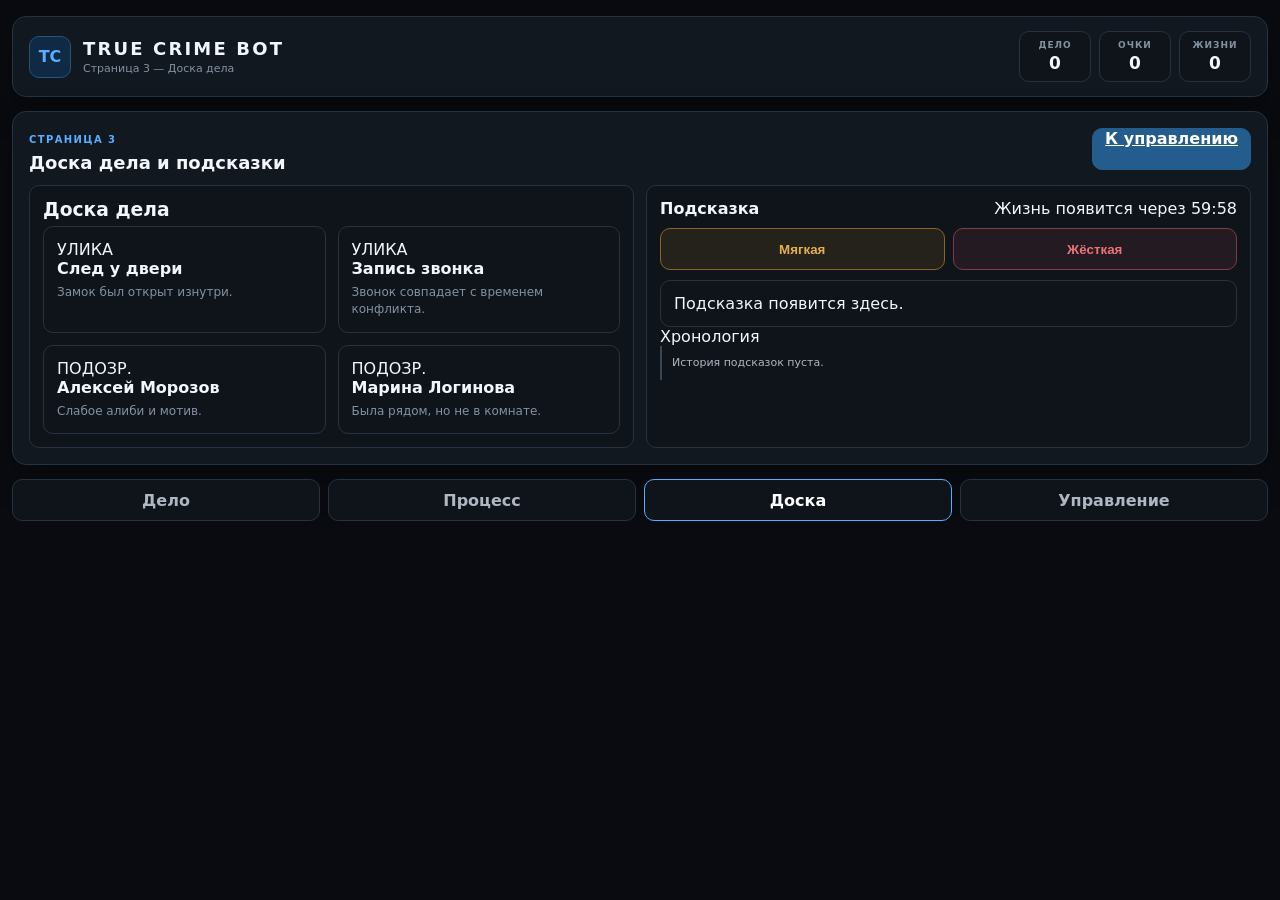
==== board.html @ d28e9b73 "Rename board html to board.html" ====
<!DOCTYPE html>
<html lang="ru">
<head>
  <meta charset="UTF-8">
  <meta name="viewport" content="width=device-width, initial-scale=1.0">
  <title>True Crime Bot — Доска</title>
  <link rel="stylesheet" href="./style.css">
</head>
<body>
  <div class="page-shell">
    <header class="topbar">
      <div class="brand">
        <div class="brand-logo">TC</div>
        <div>
          <h1>TRUE CRIME BOT</h1>
          <p>Страница 3 — Доска дела</p>
        </div>
      </div>
      <div class="stats">
        <div class="stat"><span>ДЕЛО</span><strong data-ui-chapter>1</strong></div>
        <div class="stat"><span>ОЧКИ</span><strong data-ui-points>20</strong></div>
        <div class="stat"><span>ЖИЗНИ</span><strong data-ui-lives>0</strong></div>
      </div>
    </header>

    <main class="panel">
      <div class="page-head">
        <div><span>СТРАНИЦА 3</span><h2>Доска дела и подсказки</h2></div>
        <a class="btn btn-primary" href="./control.html">К управлению</a>
      </div>

      <div class="grid-2">
        <div class="card">
          <h3>Доска дела</h3>
          <div class="grid-2">
            <div class="card"><span>УЛИКА</span><h4>След у двери</h4><p>Замок был открыт изнутри.</p></div>
            <div class="card"><span>УЛИКА</span><h4>Запись звонка</h4><p>Звонок совпадает с временем конфликта.</p></div>
            <div class="card"><span>ПОДОЗР.</span><h4>Алексей Морозов</h4><p>Слабое алиби и мотив.</p></div>
            <div class="card"><span>ПОДОЗР.</span><h4>Марина Логинова</h4><p>Была рядом, но не в комнате.</p></div>
          </div>
        </div>

        <div class="card">
          <div style="display:flex;justify-content:space-between;gap:10px;align-items:center">
            <strong>Подсказка</strong>
            <span data-life-text>Жизнь даётся раз в час.</span>
          </div>
          <div style="display:grid;grid-template-columns:1fr 1fr;gap:8px;margin:10px 0">
            <button class="btn btn-soft" data-action="softHint" type="button">Мягкая</button>
            <button class="btn btn-hard" data-action="hardHint" type="button">Жёсткая</button>
          </div>
          <div id="hintBox" class="card">Подсказка появится здесь.</div>
          <div class="history-title">Хронология</div>
          <div class="history" data-hint-history></div>
        </div>
      </div>
    </main>

    <nav class="footer-nav">
      <a href="./index.html">Дело</a>
      <a href="./case.html">Процесс</a>
      <a class="active" href="./board.html">Доска</a>
      <a href="./control.html">Управление</a>
    </nav>
  </div>

  <script src="./data.js"></script>
  <script src="./app.js"></script>
</body>
</html>
---- style.css ----
*{box-sizing:border-box}
body{margin:0;min-width:320px;background:#090b10;color:#f3f6fa;font-family:Inter,system-ui,sans-serif}
.page-shell{width:min(1400px,calc(100% - 24px));margin:0 auto;padding:16px 0 18px}
.topbar{display:flex;justify-content:space-between;align-items:center;gap:14px;padding:14px 16px;margin-bottom:14px;border:1px solid #263241;border-radius:14px;background:#121820;box-shadow:0 14px 35px rgba(0,0,0,.25)}
.brand{display:flex;align-items:center;gap:12px}
.brand-logo{width:42px;height:42px;display:grid;place-items:center;border-radius:10px;border:1px solid #24557d;background:#102944;color:#5aadff;font-weight:900}
.brand h1{margin:0 0 3px;font-size:18px;letter-spacing:.12em}
.brand p{margin:0;color:#8391a1;font-size:11px}
.stats{display:flex;gap:8px;flex-wrap:wrap}
.stat{min-width:72px;padding:8px 10px;border:1px solid #273240;border-radius:10px;background:#0f141b;text-align:center}
.stat span{display:block;color:#8391a1;font-size:9px;font-weight:800;letter-spacing:.11em;margin-bottom:3px}
.stat strong{font-size:17px}
.panel{padding:16px;border:1px solid #273240;border-radius:14px;background:#121820;box-shadow:0 14px 35px rgba(0,0,0,.25)}
.page-head{display:flex;justify-content:space-between;align-items:flex-start;margin-bottom:12px}
.page-head span{color:#5aadff;font-size:10px;font-weight:900;letter-spacing:.14em}
.page-head h2{margin:5px 0 0;font-size:18px}
.grid-3,.grid-2{display:grid;gap:12px}
.grid-3{grid-template-columns:repeat(3,1fr)}
.grid-2{grid-template-columns:repeat(2,1fr)}
.card{padding:13px;border:1px solid #273240;border-radius:10px;background:#0f141b}
.card h3,.card h4{margin:0 0 6px}
.card p{margin:0;color:#8391a1;font-size:12px;line-height:1.45}
.btn{cursor:pointer;border-radius:10px;border:1px solid #273240;background:#0f141b;color:#fff;min-height:42px;padding:0 12px;font-weight:800}
.btn-primary{background:#245c8d;border-color:#245c8d}
.btn-danger{border-color:#823b42;background:rgba(130,59,66,.18);color:#ec7379}
.btn-soft{border-color:#89651e;background:rgba(137,101,30,.18);color:#e5b04a}
.btn-hard{border-color:#823b42;background:rgba(130,59,66,.18);color:#ec7379}
.bar{height:8px;border-radius:20px;background:rgba(0,0,0,.38);overflow:hidden}
.fill{height:100%;width:0;background:linear-gradient(90deg,#5aadff,#a98af4);transition:width .25s ease}
.message{margin-top:10px;padding:10px 12px;border:1px solid #273240;border-radius:10px;background:#0f141b;color:#8391a1;min-height:42px}
.history{display:grid;gap:7px;max-height:180px;overflow:auto}
.history-item{padding:9px 10px;border-left:2px solid #364657;border-radius:0 6px 6px 0;background:#0f141b;color:#aeb7c2;font-size:11px;line-height:1.45}
.footer-nav{display:grid;grid-template-columns:repeat(4,1fr);gap:8px;margin-top:14px}
.footer-nav a{display:grid;place-items:center;min-height:42px;border:1px solid #273240;border-radius:10px;background:#0f141b;color:#aeb7c2;text-decoration:none;font-weight:800}
.footer-nav a.active{border-color:#5aadff;color:#fff}
.suspect.selected{border-color:#5aadff}
@media (max-width:900px){.grid-3,.grid-2,.footer-nav{grid-template-columns:1fr 1fr}}
@media (max-width:640px){.topbar{flex-direction:column;align-items:flex-start}.grid-3,.grid-2,.footer-nav{grid-template-columns:1fr}}
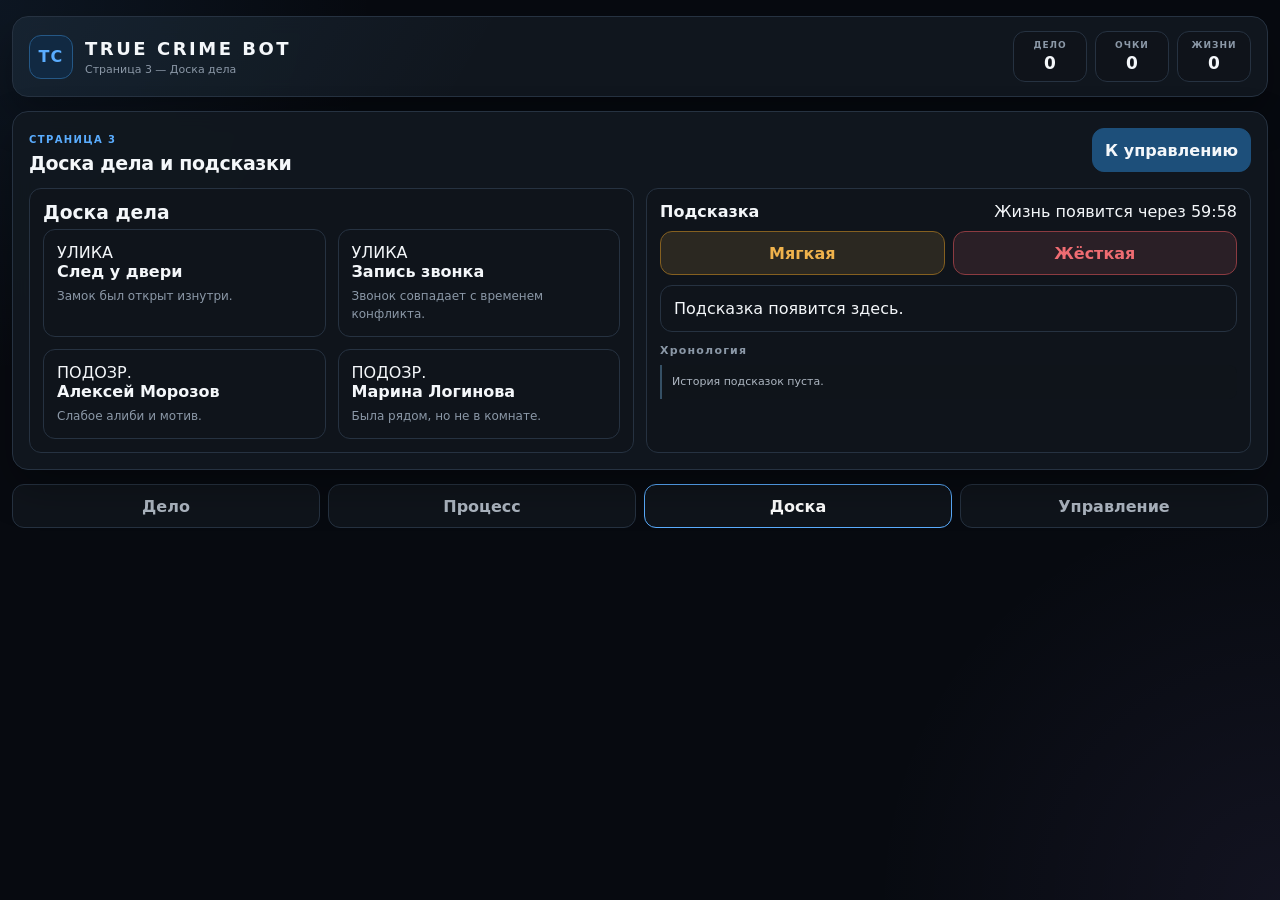
==== commit 94d74c95: "Update board.html" ====
--- a/board.html
+++ b/board.html
@@ -16,6 +16,7 @@
           <p>Страница 3 — Доска дела</p>
         </div>
       </div>
+
       <div class="stats">
         <div class="stat"><span>ДЕЛО</span><strong data-ui-chapter>1</strong></div>
         <div class="stat"><span>ОЧКИ</span><strong data-ui-points>20</strong></div>
@@ -25,8 +26,11 @@
 
     <main class="panel">
       <div class="page-head">
-        <div><span>СТРАНИЦА 3</span><h2>Доска дела и подсказки</h2></div>
-        <a class="btn btn-primary" href="./control.html">К управлению</a>
+        <div>
+          <span>СТРАНИЦА 3</span>
+          <h2>Доска дела и подсказки</h2>
+        </div>
+        <button class="btn btn-primary" data-nav="./control.html">К управлению</button>
       </div>
 
       <div class="grid-2">
@@ -45,11 +49,14 @@
             <strong>Подсказка</strong>
             <span data-life-text>Жизнь даётся раз в час.</span>
           </div>
+
           <div style="display:grid;grid-template-columns:1fr 1fr;gap:8px;margin:10px 0">
             <button class="btn btn-soft" data-action="softHint" type="button">Мягкая</button>
             <button class="btn btn-hard" data-action="hardHint" type="button">Жёсткая</button>
           </div>
+
           <div id="hintBox" class="card">Подсказка появится здесь.</div>
+
           <div class="history-title">Хронология</div>
           <div class="history" data-hint-history></div>
         </div>
@@ -65,6 +72,7 @@
   </div>
 
   <script src="./data.js"></script>
+  <script src="./ai_engine.js"></script>
   <script src="./app.js"></script>
 </body>
 </html>
--- a/style.css
+++ b/style.css
@@ -1,38 +1,239 @@
+:root{
+  --bg:#070a10;
+  --panel:rgba(18,24,32,.92);
+  --panel2:#0f141b;
+  --line:#263241;
+  --line2:#355065;
+  --text:#f4f7fa;
+  --muted:#8b98a7;
+  --blue:#5aadff;
+  --green:#56d68b;
+  --purple:#ab8bff;
+  --gold:#f0b34c;
+  --red:#ef6c72;
+  --shadow:0 18px 42px rgba(0,0,0,.28);
+  --radius:16px;
+}
+
 *{box-sizing:border-box}
-body{margin:0;min-width:320px;background:#090b10;color:#f3f6fa;font-family:Inter,system-ui,sans-serif}
-.page-shell{width:min(1400px,calc(100% - 24px));margin:0 auto;padding:16px 0 18px}
-.topbar{display:flex;justify-content:space-between;align-items:center;gap:14px;padding:14px 16px;margin-bottom:14px;border:1px solid #263241;border-radius:14px;background:#121820;box-shadow:0 14px 35px rgba(0,0,0,.25)}
+html,body{min-width:320px;min-height:100%}
+body{
+  margin:0;
+  background:
+    radial-gradient(circle at 0% 0%, rgba(90,173,255,.08), transparent 24%),
+    radial-gradient(circle at 100% 100%, rgba(171,139,255,.07), transparent 26%),
+    var(--bg);
+  color:var(--text);
+  font-family:Inter,system-ui,-apple-system,BlinkMacSystemFont,"Segoe UI",Arial,sans-serif;
+}
+
+button,input{font:inherit}
+button{border:0}
+button:focus-visible,input:focus-visible{outline:2px solid var(--blue);outline-offset:2px}
+
+.page-shell{
+  width:min(1460px,calc(100% - 24px));
+  margin:0 auto;
+  padding:16px 0 20px;
+}
+
+.topbar{
+  display:flex;
+  justify-content:space-between;
+  align-items:center;
+  gap:16px;
+  padding:14px 16px;
+  border:1px solid var(--line);
+  border-radius:var(--radius);
+  background:linear-gradient(120deg, rgba(90,173,255,.08), transparent 38%), var(--panel);
+  box-shadow:var(--shadow);
+  margin-bottom:14px;
+  backdrop-filter:blur(10px);
+}
+
 .brand{display:flex;align-items:center;gap:12px}
-.brand-logo{width:42px;height:42px;display:grid;place-items:center;border-radius:10px;border:1px solid #24557d;background:#102944;color:#5aadff;font-weight:900}
-.brand h1{margin:0 0 3px;font-size:18px;letter-spacing:.12em}
-.brand p{margin:0;color:#8391a1;font-size:11px}
+.brand-logo{
+  width:44px;height:44px;
+  display:grid;place-items:center;
+  border-radius:12px;
+  border:1px solid #255886;
+  background:#112942;
+  color:var(--blue);
+  font-weight:900;
+  letter-spacing:.08em;
+}
+.brand h1{margin:0 0 4px;font-size:18px;letter-spacing:.14em}
+.brand p{margin:0;color:var(--muted);font-size:11px}
+
 .stats{display:flex;gap:8px;flex-wrap:wrap}
-.stat{min-width:72px;padding:8px 10px;border:1px solid #273240;border-radius:10px;background:#0f141b;text-align:center}
-.stat span{display:block;color:#8391a1;font-size:9px;font-weight:800;letter-spacing:.11em;margin-bottom:3px}
+.stat{
+  min-width:74px;
+  padding:8px 10px;
+  border:1px solid var(--line);
+  border-radius:12px;
+  background:rgba(15,20,27,.95);
+  text-align:center;
+}
+.stat span{
+  display:block;
+  margin-bottom:3px;
+  color:var(--muted);
+  font-size:9px;
+  font-weight:800;
+  letter-spacing:.11em;
+}
 .stat strong{font-size:17px}
-.panel{padding:16px;border:1px solid #273240;border-radius:14px;background:#121820;box-shadow:0 14px 35px rgba(0,0,0,.25)}
-.page-head{display:flex;justify-content:space-between;align-items:flex-start;margin-bottom:12px}
-.page-head span{color:#5aadff;font-size:10px;font-weight:900;letter-spacing:.14em}
-.page-head h2{margin:5px 0 0;font-size:18px}
+
+.panel{
+  padding:16px;
+  border:1px solid var(--line);
+  border-radius:var(--radius);
+  background:var(--panel);
+  box-shadow:var(--shadow);
+  backdrop-filter:blur(10px);
+}
+
+.page-head{
+  display:flex;
+  justify-content:space-between;
+  align-items:flex-start;
+  gap:12px;
+  margin-bottom:14px;
+}
+.page-head span{
+  color:var(--blue);
+  font-size:10px;
+  font-weight:900;
+  letter-spacing:.14em;
+}
+.page-head h2{
+  margin:5px 0 0;
+  font-size:19px;
+  letter-spacing:-.02em;
+}
+
 .grid-3,.grid-2{display:grid;gap:12px}
 .grid-3{grid-template-columns:repeat(3,1fr)}
 .grid-2{grid-template-columns:repeat(2,1fr)}
-.card{padding:13px;border:1px solid #273240;border-radius:10px;background:#0f141b}
+
+.card{
+  padding:13px;
+  border:1px solid var(--line);
+  border-radius:12px;
+  background:var(--panel2);
+}
+
 .card h3,.card h4{margin:0 0 6px}
-.card p{margin:0;color:#8391a1;font-size:12px;line-height:1.45}
-.btn{cursor:pointer;border-radius:10px;border:1px solid #273240;background:#0f141b;color:#fff;min-height:42px;padding:0 12px;font-weight:800}
-.btn-primary{background:#245c8d;border-color:#245c8d}
-.btn-danger{border-color:#823b42;background:rgba(130,59,66,.18);color:#ec7379}
-.btn-soft{border-color:#89651e;background:rgba(137,101,30,.18);color:#e5b04a}
-.btn-hard{border-color:#823b42;background:rgba(130,59,66,.18);color:#ec7379}
-.bar{height:8px;border-radius:20px;background:rgba(0,0,0,.38);overflow:hidden}
-.fill{height:100%;width:0;background:linear-gradient(90deg,#5aadff,#a98af4);transition:width .25s ease}
-.message{margin-top:10px;padding:10px 12px;border:1px solid #273240;border-radius:10px;background:#0f141b;color:#8391a1;min-height:42px}
-.history{display:grid;gap:7px;max-height:180px;overflow:auto}
-.history-item{padding:9px 10px;border-left:2px solid #364657;border-radius:0 6px 6px 0;background:#0f141b;color:#aeb7c2;font-size:11px;line-height:1.45}
-.footer-nav{display:grid;grid-template-columns:repeat(4,1fr);gap:8px;margin-top:14px}
-.footer-nav a{display:grid;place-items:center;min-height:42px;border:1px solid #273240;border-radius:10px;background:#0f141b;color:#aeb7c2;text-decoration:none;font-weight:800}
-.footer-nav a.active{border-color:#5aadff;color:#fff}
-.suspect.selected{border-color:#5aadff}
-@media (max-width:900px){.grid-3,.grid-2,.footer-nav{grid-template-columns:1fr 1fr}}
-@media (max-width:640px){.topbar{flex-direction:column;align-items:flex-start}.grid-3,.grid-2,.footer-nav{grid-template-columns:1fr}}
+.card p{
+  margin:0;
+  color:var(--muted);
+  font-size:12px;
+  line-height:1.5;
+}
+
+.btn{
+  cursor:pointer;
+  border-radius:12px;
+  border:1px solid var(--line);
+  background:var(--panel2);
+  color:var(--text);
+  min-height:44px;
+  padding:10px 12px;
+  font-weight:800;
+  transition:transform .18s ease, border-color .18s ease, background .18s ease, opacity .18s ease;
+}
+.btn:hover{transform:translateY(-1px);border-color:var(--line2)}
+.btn-primary{background:#1d4f7a;border-color:#1d4f7a}
+.btn-primary:hover{background:#256090}
+.btn-danger{border-color:#8c3b41;background:rgba(239,108,114,.12);color:var(--red)}
+.btn-soft{border-color:#856020;background:rgba(240,179,76,.12);color:var(--gold)}
+.btn-hard{border-color:#8c3b41;background:rgba(239,108,114,.12);color:var(--red)}
+.suspect.selected{border-color:var(--blue);box-shadow:0 0 0 1px rgba(90,173,255,.15), 0 0 18px rgba(90,173,255,.08)}
+
+.bar{
+  height:9px;
+  border-radius:999px;
+  background:rgba(0,0,0,.4);
+  overflow:hidden;
+}
+.fill{
+  height:100%;
+  width:0;
+  background:linear-gradient(90deg,var(--blue),var(--purple));
+  transition:width .25s ease;
+}
+
+.message{
+  margin-top:12px;
+  padding:11px 12px;
+  border:1px solid var(--line);
+  border-radius:12px;
+  background:var(--panel2);
+  color:var(--muted);
+  min-height:44px;
+}
+.history-title{
+  margin:12px 0 8px;
+  color:var(--muted);
+  font-size:11px;
+  font-weight:800;
+  letter-spacing:.11em;
+}
+.history{
+  display:grid;
+  gap:7px;
+  max-height:180px;
+  overflow:auto;
+}
+.history-item{
+  padding:9px 10px;
+  border-left:2px solid var(--line2);
+  border-radius:0 8px 8px 0;
+  background:rgba(15,20,27,.96);
+  color:#aeb7c2;
+  font-size:11px;
+  line-height:1.45;
+}
+
+.footer-nav{
+  display:grid;
+  grid-template-columns:repeat(4,1fr);
+  gap:8px;
+  margin-top:14px;
+}
+.footer-nav a{
+  display:grid;
+  place-items:center;
+  min-height:44px;
+  border:1px solid var(--line);
+  border-radius:12px;
+  background:var(--panel2);
+  color:#aeb7c2;
+  text-decoration:none;
+  font-weight:800;
+  transition:transform .18s ease, border-color .18s ease, color .18s ease;
+}
+.footer-nav a:hover{transform:translateY(-1px);border-color:var(--line2)}
+.footer-nav a.active{border-color:var(--blue);color:#fff}
+
+small{color:var(--muted);font-weight:700}
+label{display:block;margin-bottom:8px;color:var(--muted);font-size:11px;font-weight:800;letter-spacing:.11em}
+
+input[type="number"]{
+  width:100%;
+  padding:10px 12px;
+  border:1px solid var(--line);
+  border-radius:12px;
+  background:var(--panel2);
+  color:var(--text);
+}
+
+@media (max-width:1080px){
+  .grid-3,.grid-2{grid-template-columns:1fr 1fr}
+}
+@media (max-width:760px){
+  .topbar{flex-direction:column;align-items:flex-start}
+  .stats{width:100%}
+  .stat{flex:1 1 calc(50% - 8px)}
+  .grid-3,.grid-2,.footer-nav{grid-template-columns:1fr}
+}
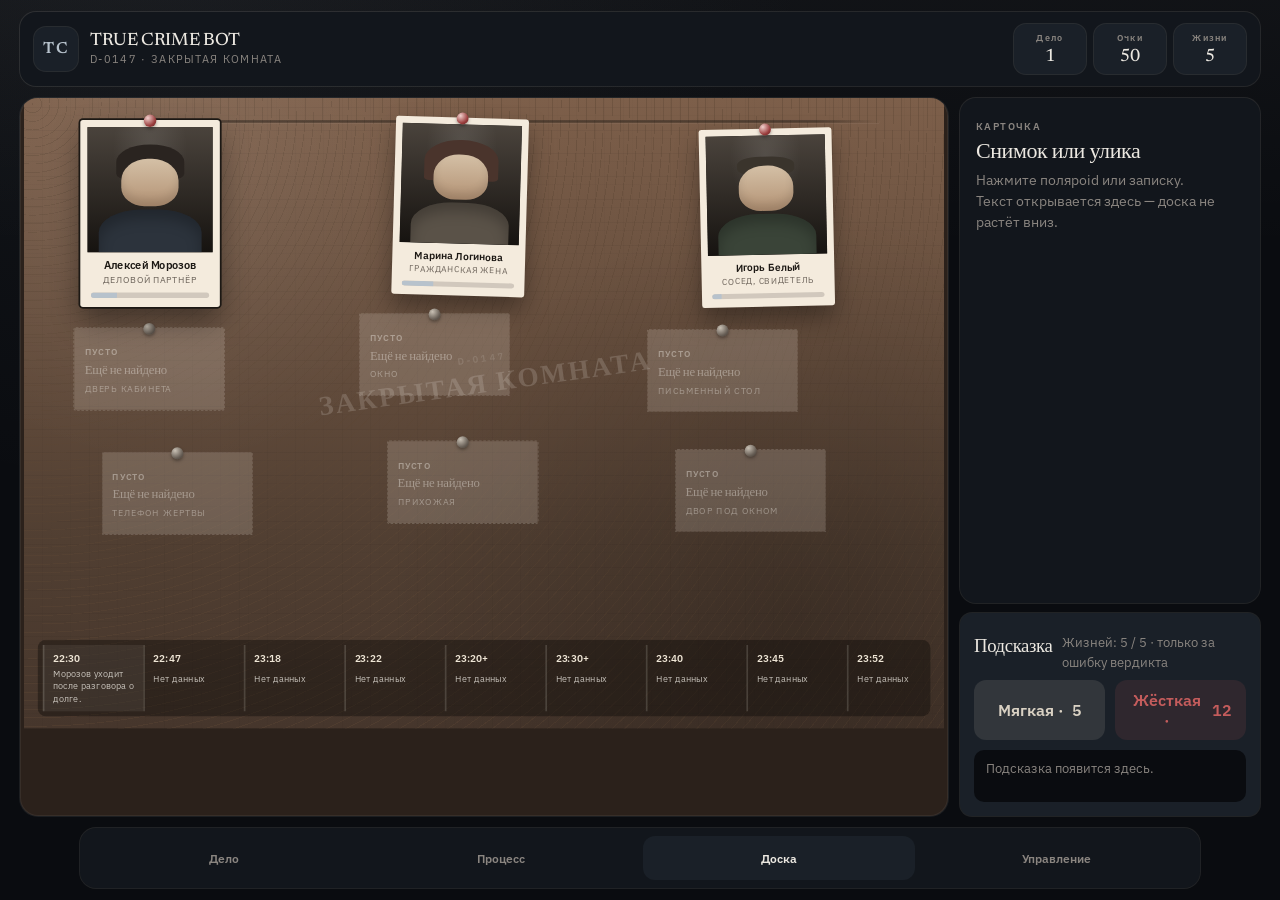
==== commit f84fe8d5: "Add files via upload" ====
--- a/board.html
+++ b/board.html
@@ -2,65 +2,60 @@
 <html lang="ru">
 <head>
   <meta charset="UTF-8">
-  <meta name="viewport" content="width=device-width, initial-scale=1.0">
+  <meta name="viewport" content="width=device-width, initial-scale=1, viewport-fit=cover">
   <title>True Crime Bot — Доска</title>
+  <link rel="preconnect" href="https://fonts.googleapis.com">
+  <link rel="preconnect" href="https://fonts.gstatic.com" crossorigin>
+  <link href="https://fonts.googleapis.com/css2?family=IBM+Plex+Sans:wght@400;500;600&family=Newsreader:opsz,wght@6..72,500;6..72,600&display=swap" rel="stylesheet">
   <link rel="stylesheet" href="./style.css">
 </head>
-<body>
-  <div class="page-shell">
+<body class="is-board">
+  <div class="page-shell board-shell">
     <header class="topbar">
       <div class="brand">
         <div class="brand-logo">TC</div>
         <div>
           <h1>TRUE CRIME BOT</h1>
-          <p>Страница 3 — Доска дела</p>
+          <p data-ui-case-label>Страница 3 — доска</p>
+        </div>
+      </div>
+      <div class="stats">
+        <div class="stat"><span>Дело</span><strong data-ui-chapter>1</strong></div>
+        <div class="stat"><span>Очки</span><strong class="tabular" data-ui-points>50</strong></div>
+        <div class="stat"><span>Жизни</span><strong class="tabular" data-ui-lives>5</strong></div>
+      </div>
+    </header>
+
+    <div class="banner" data-closed-banner hidden></div>
+
+    <main class="board-workspace">
+      <div class="cork-stage" id="corkStage">
+        <div class="cork-sizer" id="corkSizer">
+          <div class="cork" id="cork">
+            <div class="cork-wire" aria-hidden="true"></div>
+            <div class="cork-stamp" data-cork-stamp></div>
+            <svg class="cork-yarn" id="boardYarn" aria-hidden="true"></svg>
+            <div id="boardSuspects"></div>
+            <div id="boardClues"></div>
+            <div id="timeline" class="cork-timeline"></div>
+          </div>
         </div>
       </div>
 
-      <div class="stats">
-        <div class="stat"><span>ДЕЛО</span><strong data-ui-chapter>1</strong></div>
-        <div class="stat"><span>ОЧКИ</span><strong data-ui-points>20</strong></div>
-        <div class="stat"><span>ЖИЗНИ</span><strong data-ui-lives>0</strong></div>
-      </div>
-    </header>
-
-    <main class="panel">
-      <div class="page-head">
-        <div>
-          <span>СТРАНИЦА 3</span>
-          <h2>Доска дела и подсказки</h2>
+      <aside class="inspector-dock">
+        <div class="inspector" id="inspector"></div>
+        <div class="card board-hints">
+          <div class="hint-head">
+            <h3>Подсказка</h3>
+            <span class="muted tabular" data-life-text>Жизней: 5 / 5</span>
+          </div>
+          <div class="tiles hint-btns">
+            <button class="btn btn-soft" data-action="softHint" type="button">Мягкая · <span data-cost-soft>5</span></button>
+            <button class="btn btn-hard" data-action="hardHint" type="button">Жёсткая · <span data-cost-hard>12</span></button>
+          </div>
+          <div id="hintBox" class="hint-slip">Подсказка появится здесь.</div>
         </div>
-        <button class="btn btn-primary" data-nav="./control.html">К управлению</button>
-      </div>
-
-      <div class="grid-2">
-        <div class="card">
-          <h3>Доска дела</h3>
-          <div class="grid-2">
-            <div class="card"><span>УЛИКА</span><h4>След у двери</h4><p>Замок был открыт изнутри.</p></div>
-            <div class="card"><span>УЛИКА</span><h4>Запись звонка</h4><p>Звонок совпадает с временем конфликта.</p></div>
-            <div class="card"><span>ПОДОЗР.</span><h4>Алексей Морозов</h4><p>Слабое алиби и мотив.</p></div>
-            <div class="card"><span>ПОДОЗР.</span><h4>Марина Логинова</h4><p>Была рядом, но не в комнате.</p></div>
-          </div>
-        </div>
-
-        <div class="card">
-          <div style="display:flex;justify-content:space-between;gap:10px;align-items:center">
-            <strong>Подсказка</strong>
-            <span data-life-text>Жизнь даётся раз в час.</span>
-          </div>
-
-          <div style="display:grid;grid-template-columns:1fr 1fr;gap:8px;margin:10px 0">
-            <button class="btn btn-soft" data-action="softHint" type="button">Мягкая</button>
-            <button class="btn btn-hard" data-action="hardHint" type="button">Жёсткая</button>
-          </div>
-
-          <div id="hintBox" class="card">Подсказка появится здесь.</div>
-
-          <div class="history-title">Хронология</div>
-          <div class="history" data-hint-history></div>
-        </div>
-      </div>
+      </aside>
     </main>
 
     <nav class="footer-nav">
@@ -70,8 +65,8 @@
       <a href="./control.html">Управление</a>
     </nav>
   </div>
-
   <script src="./data.js"></script>
+  <script src="./game.js"></script>
   <script src="./ai_engine.js"></script>
   <script src="./app.js"></script>
 </body>
--- a/style.css
+++ b/style.css
@@ -1,239 +1,840 @@
-:root{
-  --bg:#070a10;
-  --panel:rgba(18,24,32,.92);
-  --panel2:#0f141b;
-  --line:#263241;
-  --line2:#355065;
-  --text:#f4f7fa;
-  --muted:#8b98a7;
-  --blue:#5aadff;
-  --green:#56d68b;
-  --purple:#ab8bff;
-  --gold:#f0b34c;
-  --red:#ef6c72;
-  --shadow:0 18px 42px rgba(0,0,0,.28);
-  --radius:16px;
-}
-
-*{box-sizing:border-box}
-html,body{min-width:320px;min-height:100%}
-body{
-  margin:0;
+:root {
+  --bg: #0a0c10;
+  --surface: #12161c;
+  --surface-2: #1a2028;
+  --fg: #ece8e1;
+  --muted: #8a8580;
+  --subtle: #5c5854;
+  --line: rgb(236 232 225 / 0.1);
+  --accent: #b7c2cc;
+  --paper: #d9d1c3;
+  --paper-fg: #1a1612;
+  --danger: #c45c5c;
+  --ok: #6f9b7a;
+  --warn: #c4a36a;
+  --radius: 16px;
+  --font: "IBM Plex Sans", "Segoe UI", system-ui, sans-serif;
+  --display: "Newsreader", "Times New Roman", serif;
+  --shadow: 0 0 0 1px var(--line);
+}
+
+* { box-sizing: border-box; }
+html, body { min-width: 320px; min-height: 100%; overflow-x: hidden; }
+html { -webkit-font-smoothing: antialiased; }
+body {
+  margin: 0;
+  color: var(--fg);
+  font-family: var(--font);
   background:
-    radial-gradient(circle at 0% 0%, rgba(90,173,255,.08), transparent 24%),
-    radial-gradient(circle at 100% 100%, rgba(171,139,255,.07), transparent 26%),
+    linear-gradient(180deg, rgb(236 232 225 / 0.03), transparent 28%),
+    radial-gradient(ellipse at 12% -10%, rgb(183 194 204 / 0.06), transparent 42%),
     var(--bg);
-  color:var(--text);
-  font-family:Inter,system-ui,-apple-system,BlinkMacSystemFont,"Segoe UI",Arial,sans-serif;
-}
-
-button,input{font:inherit}
-button{border:0}
-button:focus-visible,input:focus-visible{outline:2px solid var(--blue);outline-offset:2px}
-
-.page-shell{
-  width:min(1460px,calc(100% - 24px));
-  margin:0 auto;
-  padding:16px 0 20px;
-}
-
-.topbar{
-  display:flex;
-  justify-content:space-between;
-  align-items:center;
-  gap:16px;
-  padding:14px 16px;
-  border:1px solid var(--line);
-  border-radius:var(--radius);
-  background:linear-gradient(120deg, rgba(90,173,255,.08), transparent 38%), var(--panel);
-  box-shadow:var(--shadow);
-  margin-bottom:14px;
-  backdrop-filter:blur(10px);
-}
-
-.brand{display:flex;align-items:center;gap:12px}
-.brand-logo{
-  width:44px;height:44px;
-  display:grid;place-items:center;
-  border-radius:12px;
-  border:1px solid #255886;
-  background:#112942;
-  color:var(--blue);
-  font-weight:900;
-  letter-spacing:.08em;
-}
-.brand h1{margin:0 0 4px;font-size:18px;letter-spacing:.14em}
-.brand p{margin:0;color:var(--muted);font-size:11px}
-
-.stats{display:flex;gap:8px;flex-wrap:wrap}
-.stat{
-  min-width:74px;
-  padding:8px 10px;
-  border:1px solid var(--line);
-  border-radius:12px;
-  background:rgba(15,20,27,.95);
-  text-align:center;
-}
-.stat span{
-  display:block;
-  margin-bottom:3px;
-  color:var(--muted);
-  font-size:9px;
-  font-weight:800;
-  letter-spacing:.11em;
-}
-.stat strong{font-size:17px}
-
-.panel{
-  padding:16px;
-  border:1px solid var(--line);
-  border-radius:var(--radius);
-  background:var(--panel);
-  box-shadow:var(--shadow);
-  backdrop-filter:blur(10px);
-}
-
-.page-head{
-  display:flex;
-  justify-content:space-between;
-  align-items:flex-start;
-  gap:12px;
-  margin-bottom:14px;
-}
-.page-head span{
-  color:var(--blue);
-  font-size:10px;
-  font-weight:900;
-  letter-spacing:.14em;
-}
-.page-head h2{
-  margin:5px 0 0;
-  font-size:19px;
-  letter-spacing:-.02em;
-}
-
-.grid-3,.grid-2{display:grid;gap:12px}
-.grid-3{grid-template-columns:repeat(3,1fr)}
-.grid-2{grid-template-columns:repeat(2,1fr)}
-
-.card{
-  padding:13px;
-  border:1px solid var(--line);
-  border-radius:12px;
-  background:var(--panel2);
-}
-
-.card h3,.card h4{margin:0 0 6px}
-.card p{
-  margin:0;
-  color:var(--muted);
-  font-size:12px;
-  line-height:1.5;
-}
-
-.btn{
-  cursor:pointer;
-  border-radius:12px;
-  border:1px solid var(--line);
-  background:var(--panel2);
-  color:var(--text);
-  min-height:44px;
-  padding:10px 12px;
-  font-weight:800;
-  transition:transform .18s ease, border-color .18s ease, background .18s ease, opacity .18s ease;
-}
-.btn:hover{transform:translateY(-1px);border-color:var(--line2)}
-.btn-primary{background:#1d4f7a;border-color:#1d4f7a}
-.btn-primary:hover{background:#256090}
-.btn-danger{border-color:#8c3b41;background:rgba(239,108,114,.12);color:var(--red)}
-.btn-soft{border-color:#856020;background:rgba(240,179,76,.12);color:var(--gold)}
-.btn-hard{border-color:#8c3b41;background:rgba(239,108,114,.12);color:var(--red)}
-.suspect.selected{border-color:var(--blue);box-shadow:0 0 0 1px rgba(90,173,255,.15), 0 0 18px rgba(90,173,255,.08)}
-
-.bar{
-  height:9px;
-  border-radius:999px;
-  background:rgba(0,0,0,.4);
-  overflow:hidden;
-}
-.fill{
-  height:100%;
-  width:0;
-  background:linear-gradient(90deg,var(--blue),var(--purple));
-  transition:width .25s ease;
-}
-
-.message{
-  margin-top:12px;
-  padding:11px 12px;
-  border:1px solid var(--line);
-  border-radius:12px;
-  background:var(--panel2);
-  color:var(--muted);
-  min-height:44px;
-}
-.history-title{
-  margin:12px 0 8px;
-  color:var(--muted);
-  font-size:11px;
-  font-weight:800;
-  letter-spacing:.11em;
-}
-.history{
-  display:grid;
-  gap:7px;
-  max-height:180px;
-  overflow:auto;
-}
-.history-item{
-  padding:9px 10px;
-  border-left:2px solid var(--line2);
-  border-radius:0 8px 8px 0;
-  background:rgba(15,20,27,.96);
-  color:#aeb7c2;
-  font-size:11px;
-  line-height:1.45;
-}
-
-.footer-nav{
-  display:grid;
-  grid-template-columns:repeat(4,1fr);
-  gap:8px;
-  margin-top:14px;
-}
-.footer-nav a{
-  display:grid;
-  place-items:center;
-  min-height:44px;
-  border:1px solid var(--line);
-  border-radius:12px;
-  background:var(--panel2);
-  color:#aeb7c2;
-  text-decoration:none;
-  font-weight:800;
-  transition:transform .18s ease, border-color .18s ease, color .18s ease;
-}
-.footer-nav a:hover{transform:translateY(-1px);border-color:var(--line2)}
-.footer-nav a.active{border-color:var(--blue);color:#fff}
-
-small{color:var(--muted);font-weight:700}
-label{display:block;margin-bottom:8px;color:var(--muted);font-size:11px;font-weight:800;letter-spacing:.11em}
-
-input[type="number"]{
-  width:100%;
-  padding:10px 12px;
-  border:1px solid var(--line);
-  border-radius:12px;
-  background:var(--panel2);
-  color:var(--text);
-}
-
-@media (max-width:1080px){
-  .grid-3,.grid-2{grid-template-columns:1fr 1fr}
-}
-@media (max-width:760px){
-  .topbar{flex-direction:column;align-items:flex-start}
-  .stats{width:100%}
-  .stat{flex:1 1 calc(50% - 8px)}
-  .grid-3,.grid-2,.footer-nav{grid-template-columns:1fr}
-}
+  padding-bottom: 88px;
+}
+button, input { font: inherit; }
+button { border: 0; cursor: pointer; }
+button:disabled { cursor: default; opacity: 0.4; }
+button:focus-visible, input:focus-visible, a:focus-visible {
+  outline: 2px solid var(--accent);
+  outline-offset: 2px;
+}
+h1, h2, h3, h4 { font-family: var(--display); font-weight: 500; letter-spacing: -0.02em; text-wrap: balance; margin: 0; }
+p { text-wrap: pretty; }
+.tabular { font-variant-numeric: tabular-nums; }
+
+.page-shell {
+  width: min(1120px, calc(100% - 24px));
+  margin: 0 auto;
+  padding: 16px 0 8px;
+  min-width: 0;
+  max-width: 100%;
+}
+
+.topbar, .panel, .footer-nav {
+  background: var(--surface);
+  box-shadow: var(--shadow);
+  border-radius: var(--radius);
+}
+.topbar {
+  display: flex;
+  justify-content: space-between;
+  align-items: center;
+  gap: 12px;
+  padding: 12px 14px;
+  margin-bottom: 12px;
+}
+.brand { display: flex; align-items: center; gap: 12px; }
+.brand-logo {
+  width: 44px; height: 44px;
+  display: grid; place-items: center;
+  border-radius: 12px;
+  background: var(--surface-2);
+  box-shadow: var(--shadow);
+  color: var(--accent);
+  font-family: var(--display);
+  font-weight: 600;
+  letter-spacing: 0.12em;
+}
+.brand h1 { font-size: 18px; }
+.brand p { margin: 2px 0 0; color: var(--muted); font-size: 11px; letter-spacing: 0.12em; text-transform: uppercase; }
+
+.stats { display: flex; gap: 8px; flex-wrap: wrap; }
+.stat {
+  min-width: 72px;
+  padding: 8px 10px;
+  border-radius: 12px;
+  background: var(--surface-2);
+  box-shadow: var(--shadow);
+  text-align: center;
+}
+.stat span {
+  display: block;
+  margin-bottom: 2px;
+  color: var(--muted);
+  font-size: 9px;
+  font-weight: 600;
+  letter-spacing: 0.14em;
+}
+.stat strong { font-family: var(--display); font-size: 18px; font-weight: 500; }
+
+.panel { padding: 16px; min-width: 0; overflow-x: hidden; }
+.page-head {
+  display: flex;
+  justify-content: space-between;
+  align-items: flex-start;
+  gap: 12px;
+  margin-bottom: 16px;
+}
+.page-head span {
+  color: var(--accent);
+  font-size: 10px;
+  font-weight: 600;
+  letter-spacing: 0.16em;
+  text-transform: uppercase;
+}
+.page-head h2 { margin-top: 4px; font-size: 26px; }
+
+.grid-3, .grid-2, .tiles { display: grid; gap: 10px; }
+.grid-3 { grid-template-columns: repeat(3, 1fr); }
+.grid-2 { grid-template-columns: repeat(2, 1fr); }
+.tiles { grid-template-columns: repeat(2, 1fr); margin-top: 10px; }
+
+.card, .tile, .note, .message, .history-item {
+  background: var(--surface-2);
+  box-shadow: var(--shadow);
+  border-radius: 12px;
+}
+.card { padding: 14px; min-width: 0; }
+.card h3 { margin-bottom: 8px; }
+.muted, .card p, .tile .muted { color: var(--muted); font-size: 13px; line-height: 1.5; margin: 6px 0 0; }
+
+.kicker {
+  display: inline-block;
+  color: var(--muted);
+  font-size: 10px;
+  font-weight: 600;
+  letter-spacing: 0.14em;
+  text-transform: uppercase;
+}
+
+.btn, .tile, .suspect {
+  min-height: 44px;
+  transition: transform 150ms ease, box-shadow 150ms ease, background-color 150ms ease;
+}
+.btn:active:not(:disabled), .tile:active:not(:disabled), .suspect:active:not(:disabled) { transform: scale(0.98); }
+.btn {
+  display: inline-flex;
+  align-items: center;
+  justify-content: center;
+  gap: 8px;
+  padding: 10px 14px;
+  border-radius: 12px;
+  font-weight: 600;
+  color: var(--paper-fg);
+  background: var(--paper);
+}
+.btn:hover { filter: brightness(1.05); }
+.btn-outline, .btn-ghost {
+  background: var(--surface-2);
+  color: var(--fg);
+  box-shadow: var(--shadow);
+}
+.btn.selected, .suspect.selected { box-shadow: 0 0 0 1px rgb(183 194 204 / 0.45); }
+.btn-danger { background: rgb(196 92 92 / 0.16); color: var(--danger); }
+.btn-soft { background: rgb(217 209 195 / 0.12); color: var(--paper); }
+.btn-hard { background: rgb(196 92 92 / 0.12); color: var(--danger); }
+.btn-row { display: flex; flex-wrap: wrap; gap: 8px; }
+
+.tile {
+  display: flex;
+  flex-direction: column;
+  align-items: flex-start;
+  gap: 4px;
+  padding: 12px;
+  text-align: left;
+  color: var(--fg);
+  background: var(--surface-2);
+}
+.tile.wide { grid-column: 1 / -1; }
+.tile.done { box-shadow: 0 0 0 1px rgb(111 155 122 / 0.35); }
+.tile strong { font-weight: 600; }
+
+.suspect {
+  display: flex;
+  flex-direction: column;
+  align-items: flex-start;
+  padding: 12px;
+  text-align: left;
+  color: var(--fg);
+}
+.suspect.selected { box-shadow: 0 0 0 1px rgb(183 194 204 / 0.45); }
+.mono {
+  width: 44px; height: 44px;
+  display: grid; place-items: center;
+  margin-bottom: 8px;
+  border-radius: 10px;
+  background: var(--bg);
+  box-shadow: var(--shadow);
+  font-family: var(--display);
+  font-weight: 600;
+  color: var(--accent);
+}
+.tone-paper { color: var(--paper); }
+.tone-olive { color: var(--ok); }
+
+.bar {
+  height: 8px;
+  border-radius: 999px;
+  background: var(--bg);
+  overflow: hidden;
+}
+.fill {
+  height: 100%;
+  width: 0;
+  background: var(--accent);
+  transition: width 200ms ease;
+}
+
+.heat-row {
+  display: grid;
+  grid-template-columns: 1fr 1fr 36px;
+  gap: 8px;
+  align-items: center;
+  margin-top: 8px;
+  font-size: 12px;
+}
+.heat-name { color: var(--muted); }
+.heat-track {
+  height: 6px;
+  border-radius: 999px;
+  background: var(--bg);
+  overflow: hidden;
+}
+.heat-track i { display: block; height: 100%; background: var(--accent); }
+.heat-track i.warm { background: var(--warn); }
+.heat-track i.hot { background: var(--danger); }
+.heat-val { text-align: right; color: var(--fg); }
+
+.tag {
+  display: inline-block;
+  margin-top: 6px;
+  padding: 2px 8px;
+  border-radius: 999px;
+  font-size: 10px;
+  font-weight: 600;
+  letter-spacing: 0.08em;
+  text-transform: uppercase;
+}
+.tag.warn { background: rgb(196 163 106 / 0.15); color: var(--warn); }
+.tag.ok { background: rgb(111 155 122 / 0.15); color: var(--ok); }
+
+.message {
+  margin-top: 14px;
+  padding: 12px;
+  color: var(--muted);
+  min-height: 48px;
+  line-height: 1.5;
+}
+.banner {
+  margin-bottom: 12px;
+  padding: 12px 14px;
+  border-radius: 12px;
+  background: rgb(111 155 122 / 0.12);
+  color: var(--ok);
+}
+.banner p { color: var(--fg); margin-top: 8px; font-size: 13px; line-height: 1.5; }
+
+.time-item {
+  display: grid;
+  grid-template-columns: 72px 1fr;
+  gap: 10px;
+  padding: 8px 0;
+  border-top: 1px solid var(--line);
+  font-size: 13px;
+}
+.time { color: var(--accent); font-weight: 600; }
+.time-item.open span:last-child { color: var(--fg); }
+
+.note {
+  padding: 10px 12px;
+  margin-top: 8px;
+  font-size: 13px;
+  line-height: 1.45;
+  border-left: 2px solid var(--accent);
+  border-radius: 0 10px 10px 0;
+}
+
+.history { display: grid; gap: 7px; max-height: 180px; overflow: auto; }
+.history-item {
+  padding: 9px 10px;
+  border-left: 2px solid rgb(183 194 204 / 0.35);
+  border-radius: 0 8px 8px 0;
+  color: var(--muted);
+  font-size: 12px;
+  line-height: 1.45;
+}
+
+.footer-nav {
+  position: fixed;
+  left: 12px;
+  right: 12px;
+  bottom: 12px;
+  z-index: 20;
+  display: grid;
+  grid-template-columns: repeat(4, 1fr);
+  gap: 6px;
+  padding: 8px;
+  max-width: 1120px;
+  margin: 0 auto;
+}
+.footer-nav a {
+  display: grid;
+  place-items: center;
+  min-height: 44px;
+  border-radius: 12px;
+  color: var(--muted);
+  text-decoration: none;
+  font-size: 12px;
+  font-weight: 600;
+}
+.footer-nav a.active { background: var(--surface-2); color: var(--fg); }
+
+label {
+  display: block;
+  margin-bottom: 8px;
+  color: var(--muted);
+  font-size: 11px;
+  font-weight: 600;
+  letter-spacing: 0.12em;
+  text-transform: uppercase;
+}
+input[type="number"] {
+  width: 100%;
+  min-height: 44px;
+  padding: 10px 12px;
+  border: 0;
+  border-radius: 12px;
+  background: var(--surface-2);
+  color: var(--fg);
+  box-shadow: var(--shadow);
+  font-size: 16px;
+}
+
+.toast {
+  position: fixed;
+  top: 12px;
+  left: 50%;
+  z-index: 40;
+  width: min(520px, calc(100% - 24px));
+  transform: translate(-50%, -12px);
+  padding: 12px 14px;
+  border-radius: 12px;
+  background: var(--surface-2);
+  color: var(--fg);
+  box-shadow: var(--shadow);
+  font-size: 13px;
+  line-height: 1.4;
+  opacity: 0;
+  pointer-events: none;
+  transition: opacity 180ms ease, transform 180ms ease;
+}
+.toast.show { opacity: 1; transform: translate(-50%, 0); }
+.toast.err { box-shadow: 0 0 0 1px rgb(196 92 92 / 0.45); }
+.toast.ok { box-shadow: 0 0 0 1px rgb(111 155 122 / 0.45); }
+
+.section { margin-top: 22px; }
+.section h3 { font-size: 18px; }
+.section .lead { margin: 4px 0 0; color: var(--muted); font-size: 13px; }
+
+body.is-board {
+  padding-bottom: 84px;
+  height: 100dvh;
+  overflow: hidden;
+}
+.board-shell {
+  width: min(1240px, calc(100% - 16px));
+  height: calc(100dvh - 84px);
+  display: flex;
+  flex-direction: column;
+  padding-top: 12px;
+  padding-bottom: 0;
+}
+.board-shell .topbar { flex-shrink: 0; }
+.board-shell .banner { flex-shrink: 0; }
+.board-workspace {
+  display: grid;
+  grid-template-columns: minmax(0, 1fr) 300px;
+  gap: 12px;
+  align-items: stretch;
+  flex: 1 1 auto;
+  min-height: 0;
+}
+.cork-stage {
+  position: relative;
+  overflow: auto;
+  height: 100%;
+  min-height: 0;
+  border-radius: 18px;
+  background: #2b211b;
+  box-shadow:
+    inset 0 0 0 1px rgb(255 255 255 / 0.06),
+    0 0 0 1px rgb(236 232 225 / 0.08);
+  -webkit-overflow-scrolling: touch;
+  overscroll-behavior: contain;
+  touch-action: pan-x pan-y;
+  cursor: grab;
+}
+.cork-stage.is-panning { cursor: grabbing; }
+.cork-sizer {
+  position: relative;
+  width: 1080px;
+  height: 740px;
+  margin: 0 auto;
+}
+.cork {
+  position: absolute;
+  left: 0;
+  top: 0;
+  width: 1080px;
+  height: 740px;
+  min-width: 1080px;
+  min-height: 740px;
+  transform-origin: top left;
+  overflow: hidden;
+  background:
+    radial-gradient(circle at 16% 10%, rgb(255 255 255 / 0.08), transparent 32%),
+    radial-gradient(circle at 84% 82%, rgb(0 0 0 / 0.22), transparent 44%),
+    repeating-radial-gradient(circle at 10px 7px, rgb(92 70 52 / 0.4) 0 1px, transparent 1px 10px),
+    repeating-linear-gradient(0deg, transparent, transparent 8px, rgb(0 0 0 / 0.05) 9px),
+    repeating-linear-gradient(90deg, transparent, transparent 10px, rgb(0 0 0 / 0.04) 11px),
+    linear-gradient(180deg, #7d5f4a, #513f32 70%, #46362c);
+}
+.cork-wire {
+  position: absolute;
+  left: 7%;
+  right: 7%;
+  top: 26px;
+  height: 3px;
+  z-index: 1;
+  background: linear-gradient(90deg, transparent, rgb(28 24 20 / 0.45) 8%, rgb(28 24 20 / 0.45) 92%, transparent);
+  box-shadow: 0 1px 0 rgb(255 255 255 / 0.08);
+  pointer-events: none;
+}
+.cork-stamp {
+  position: absolute;
+  left: 50%;
+  top: 44%;
+  transform: translate(-50%, -50%) rotate(-8deg);
+  z-index: 0;
+  text-align: center;
+  pointer-events: none;
+  color: rgb(236 232 225 / 0.14);
+  letter-spacing: 0.18em;
+  text-transform: uppercase;
+}
+.cork-stamp span { display: block; font-size: 11px; font-weight: 600; }
+.cork-stamp strong {
+  display: block;
+  margin-top: 4px;
+  font-family: var(--display);
+  font-size: 32px;
+  letter-spacing: 0.08em;
+  color: rgb(236 232 225 / 0.18);
+}
+.stamp-closed {
+  display: inline-block;
+  margin-top: 10px;
+  padding: 4px 10px;
+  border: 2px solid rgb(196 92 92 / 0.55);
+  color: rgb(196 92 92 / 0.7);
+  font-style: normal;
+  font-size: 12px;
+  font-weight: 700;
+  letter-spacing: 0.2em;
+}
+.cork-yarn {
+  position: absolute;
+  inset: 0;
+  width: 100%;
+  height: 100%;
+  pointer-events: none;
+  z-index: 1;
+}
+.cork-yarn .yarn {
+  fill: none;
+  stroke: rgb(196 92 92 / 0.4);
+  stroke-width: 1.6;
+}
+.cork-yarn .yarn.hot { stroke: rgb(196 92 92 / 0.68); stroke-width: 1.9; }
+.cork-yarn .yarn.on { stroke: rgb(236 232 225 / 0.9); stroke-width: 2.2; }
+
+#boardSuspects, #boardClues { position: static; }
+.polaroid, .pin {
+  position: absolute;
+  left: var(--x);
+  top: var(--y);
+  z-index: 2;
+  transform: rotate(var(--rot, 0deg));
+  transition: transform 180ms ease, box-shadow 180ms ease, filter 180ms ease;
+}
+.polaroid {
+  width: 156px;
+  padding: 8px 8px 10px;
+  border-radius: 3px;
+  background: #f4ebdd;
+  color: #1c1814;
+  box-shadow: 0 14px 28px rgb(0 0 0 / 0.34);
+  cursor: pointer;
+  text-align: center;
+}
+.polaroid.selected, .polaroid.focus, .pin.focus {
+  z-index: 4;
+  transform: rotate(0deg) scale(1.05);
+  box-shadow: 0 0 0 2px #1c1814, 0 16px 32px rgb(0 0 0 / 0.4);
+}
+.polaroid .shot {
+  aspect-ratio: 1;
+  overflow: hidden;
+  background: #1c1814;
+}
+.mug {
+  position: relative;
+  display: block;
+  width: 100%;
+  height: 100%;
+  overflow: hidden;
+  background:
+    radial-gradient(ellipse at 50% 18%, rgb(255 255 255 / 0.1), transparent 42%),
+    linear-gradient(180deg, #4a433c, #161310);
+}
+.mug-head {
+  position: absolute;
+  left: 50%;
+  top: 44%;
+  width: 46%;
+  height: 38%;
+  border-radius: 46% 46% 40% 40%;
+  background: linear-gradient(180deg, #d4c0a6, #b39274);
+  transform: translate(-50%, -50%);
+  box-shadow: inset 0 -8px 10px rgb(0 0 0 / 0.12);
+}
+.mug-hair {
+  position: absolute;
+  left: 50%;
+  top: 28%;
+  width: 54%;
+  height: 28%;
+  border-radius: 50% 50% 16% 16%;
+  background: #2a2420;
+  transform: translate(-50%, -50%);
+}
+.mug-coat {
+  position: absolute;
+  left: 50%;
+  bottom: -10%;
+  width: 82%;
+  height: 44%;
+  border-radius: 42% 42% 0 0;
+  background: #2c333c;
+  transform: translateX(-50%);
+  box-shadow: inset 0 10px 16px rgb(0 0 0 / 0.25);
+}
+.look-paper .mug-hair {
+  width: 62%;
+  height: 34%;
+  top: 30%;
+  border-radius: 70% 70% 10% 10%;
+  background: #4a342c;
+}
+.look-paper .mug-coat { background: #5a5248; }
+.look-olive .mug-hair {
+  width: 48%;
+  height: 16%;
+  top: 26%;
+  border-radius: 40%;
+  background: #3a342c;
+}
+.look-olive .mug-coat { background: #3a4438; }
+.polaroid .caption {
+  margin-top: 8px;
+  font-size: 12px;
+  font-weight: 600;
+  line-height: 1.2;
+}
+.polaroid .sub {
+  color: #6a6158;
+  font-size: 10px;
+  letter-spacing: 0.08em;
+  text-transform: uppercase;
+  margin-top: 2px;
+}
+.polaroid .heat-track {
+  display: block;
+  margin: 8px 4px 0;
+  background: rgb(28 24 20 / 0.16);
+}
+
+.pin {
+  width: 176px;
+  padding: 16px 12px 12px;
+  background:
+    linear-gradient(180deg, rgb(255 255 255 / 0.4), transparent 30%),
+    #f5ebd6;
+  color: #1c1814;
+  border-radius: 2px;
+  box-shadow: 0 10px 20px rgb(0 0 0 / 0.28);
+  cursor: pointer;
+  min-height: 96px;
+}
+.pin::after {
+  content: "";
+  position: absolute;
+  top: -7px;
+  left: 22px;
+  width: 48px;
+  height: 12px;
+  background: rgb(214 196 150 / 0.5);
+  transform: rotate(-9deg);
+  pointer-events: none;
+}
+.pin:nth-child(2n)::after { left: auto; right: 18px; transform: rotate(8deg); }
+.pin .kicker { color: #8a4a44; }
+.pin h4 { margin: 6px 0 4px; font-size: 15px; color: #1c1814; line-height: 1.2; }
+.pin .pin-place {
+  margin: 0;
+  color: #6a6158;
+  font-size: 11px;
+  letter-spacing: 0.06em;
+  text-transform: uppercase;
+}
+.pin.ghost {
+  background: rgb(243 234 220 / 0.18);
+  color: rgb(28 24 20 / 0.4);
+  box-shadow: none;
+  cursor: default;
+  outline: 1px dashed rgb(236 232 225 / 0.2);
+}
+.pin.ghost::after { display: none; }
+.pin.ghost h4, .pin.ghost .kicker, .pin.ghost .pin-place { color: rgb(236 232 225 / 0.42); }
+
+.pushpin {
+  position: absolute;
+  top: -6px;
+  left: 50%;
+  width: 14px;
+  height: 14px;
+  margin-left: -7px;
+  border-radius: 50%;
+  background: radial-gradient(circle at 32% 28%, #f0d0cc, #9a3d3d 62%, #5c2424);
+  box-shadow: 0 2px 4px rgb(0 0 0 / 0.35);
+  z-index: 2;
+}
+.pushpin.dim { background: radial-gradient(circle at 32% 28%, #c8c0b4, #6a6158 62%, #3a342e); }
+
+.cork-timeline {
+  position: absolute;
+  left: 16px;
+  right: 16px;
+  bottom: 14px;
+  z-index: 3;
+  display: flex;
+  gap: 0;
+  overflow-x: auto;
+  padding: 6px;
+  border-radius: 10px;
+  background: rgb(12 10 8 / 0.42);
+  -webkit-overflow-scrolling: touch;
+}
+.cork-timeline .time-item {
+  flex: 0 0 118px;
+  display: flex;
+  flex-direction: column;
+  align-items: flex-start;
+  gap: 4px;
+  min-height: 68px;
+  padding: 8px 10px;
+  border: 0;
+  border-left: 2px solid rgb(236 232 225 / 0.16);
+  background: transparent;
+  color: inherit;
+  text-align: left;
+  border-radius: 0;
+}
+.cork-timeline .time-item.open { background: rgb(236 232 225 / 0.07); }
+.cork-timeline .time-item.focus { background: rgb(236 232 225 / 0.14); }
+.cork-timeline .time { color: #efe6d6; font-size: 12px; }
+.cork-timeline .time-item span:last-child {
+  color: rgb(236 232 225 / 0.8);
+  font-size: 11px;
+  line-height: 1.3;
+  display: -webkit-box;
+  -webkit-line-clamp: 3;
+  line-clamp: 3;
+  -webkit-box-orient: vertical;
+  overflow: hidden;
+}
+.cork-timeline .time-item .muted { color: rgb(236 232 225 / 0.38); }
+
+.inspector-dock {
+  display: flex;
+  flex-direction: column;
+  gap: 10px;
+  min-width: 0;
+}
+.inspector {
+  flex: 1 1 auto;
+  margin: 0;
+  padding: 16px;
+  min-height: 180px;
+  border-radius: 16px;
+  background: var(--surface);
+  box-shadow: var(--shadow);
+}
+.inspector h3 { margin: 4px 0 6px; font-size: 22px; }
+.inspector p { margin: 6px 0 0; color: var(--fg); font-size: 14px; line-height: 1.5; }
+.inspector .muted { color: var(--muted); }
+.board-hints { margin: 0; }
+.hint-head {
+  display: flex;
+  justify-content: space-between;
+  gap: 10px;
+  align-items: center;
+  margin-bottom: 8px;
+}
+.hint-btns { grid-template-columns: 1fr 1fr; margin-top: 0; }
+.hint-slip {
+  margin-top: 10px;
+  padding: 10px 12px;
+  border-radius: 10px;
+  background: var(--bg);
+  color: var(--muted);
+  font-size: 13px;
+  line-height: 1.45;
+  min-height: 52px;
+}
+
+.overlay {
+  position: fixed;
+  inset: 0;
+  z-index: 50;
+  display: grid;
+  place-items: center;
+  padding: 20px;
+  background: rgb(10 12 16 / 0.78);
+}
+.overlay[hidden] { display: none !important; }
+.overlay-card {
+  width: min(460px, 100%);
+  padding: 24px 22px 20px;
+  border-radius: 6px;
+  background: #efe6d6;
+  color: #1c1814;
+  box-shadow: 0 24px 60px rgb(0 0 0 / 0.5);
+}
+.overlay-card h2 { margin: 8px 0 10px; font-size: 28px; }
+.overlay-card p { margin: 8px 0 0; font-size: 14px; line-height: 1.5; color: #3a342e; }
+.overlay-card .muted { color: #6a6158; }
+.overlay-card .btn { background: #1c1814; color: #efe6d6; }
+.overlay-card .btn-danger { background: rgb(154 61 61 / 0.16); color: #9a3d3d; }
+.overlay-list { margin: 10px 0 0; padding-left: 18px; color: #3a342e; font-size: 14px; line-height: 1.5; }
+.stamp {
+  display: inline-block;
+  padding: 4px 10px;
+  border: 2px solid #9a3d3d;
+  color: #9a3d3d;
+  font-size: 11px;
+  font-weight: 700;
+  letter-spacing: 0.18em;
+  transform: rotate(-8deg);
+}
+
+.notes-row {
+  display: grid;
+  grid-template-columns: repeat(auto-fill, minmax(160px, 1fr));
+  gap: 8px;
+}
+.notes-row .note { margin-top: 0; }
+
+.archive-item {
+  display: flex;
+  flex-direction: column;
+  gap: 4px;
+  padding: 12px;
+  margin-top: 8px;
+  border-radius: 12px;
+  background: var(--surface-2);
+  box-shadow: var(--shadow);
+}
+.archive-item strong { font-size: 14px; }
+
+.suspect .mug {
+  width: 44px;
+  height: 44px;
+  margin-bottom: 8px;
+  border-radius: 10px;
+}
+.suspect .mug-head { width: 48%; height: 42%; }
+.suspect .mug-coat { height: 40%; }
+
+@media (min-width: 1100px) {
+  .cork-stage { overflow: hidden; }
+}
+@media (max-width: 980px) {
+  body.is-board { height: auto; overflow: auto; }
+  .board-shell { height: auto; }
+  .board-workspace {
+    grid-template-columns: 1fr;
+    grid-template-rows: minmax(380px, 52vh) auto;
+    min-height: 0;
+  }
+  .cork-stage {
+    height: 52vh;
+    min-height: 360px;
+  }
+  .inspector { min-height: 120px; }
+}
+@media (max-width: 860px) {
+  .grid-3, .grid-2, .tiles { grid-template-columns: 1fr 1fr; }
+  .topbar { flex-direction: column; align-items: flex-start; }
+  .stats { width: 100%; }
+  .stat { flex: 1 1 calc(33% - 8px); }
+}
+@media (max-width: 640px) {
+  .grid-3, .grid-2, .tiles { grid-template-columns: 1fr 1fr; }
+  .page-head { flex-direction: column; }
+  .heat-row { grid-template-columns: 1fr 1fr 32px; }
+  .cork-stage { height: 52vh; }
+  .hint-btns { grid-template-columns: 1fr 1fr; }
+}
+@media (max-width: 420px) {
+  .tiles { grid-template-columns: 1fr; }
+  .hint-btns { grid-template-columns: 1fr 1fr; }
+}
+
+@media (prefers-reduced-motion: reduce) {
+  *, *::before, *::after {
+    animation: none !important;
+    transition: none !important;
+  }
+}
+
